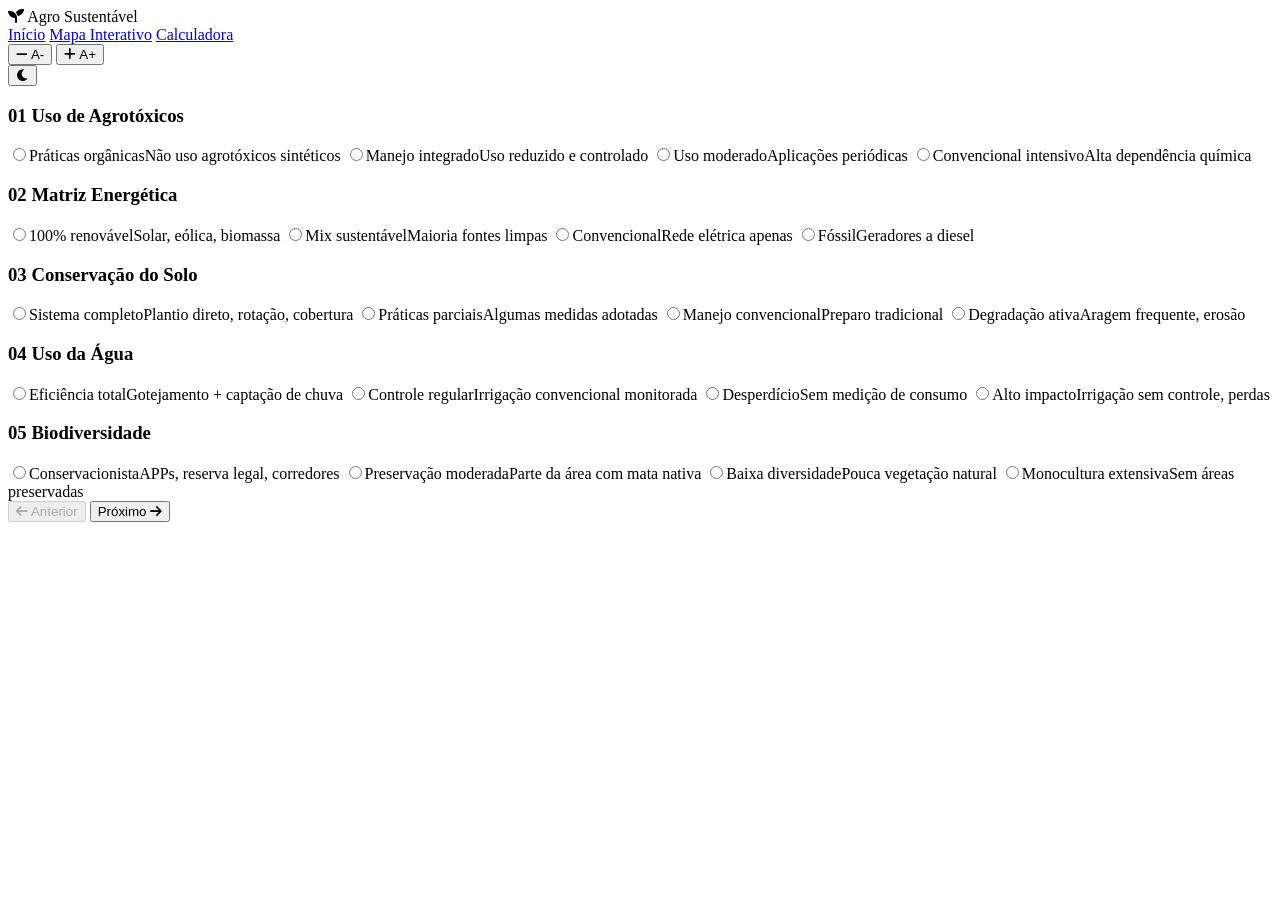
==== calculadora.html @ 738d6c5d "Add files via upload" ====
<!DOCTYPE html>
<html lang="pt-BR">
<head>
    <link rel="icon" type="image/png" sizes="32x32" href="../img/agrinho.png">
    <link rel="shortcut icon" href="../img/agrinho.png">
    <link rel="apple-touch-icon" href="../img/agrinho.png">
    <meta charset="UTF-8">
    <meta name="viewport" content="width=device-width, initial-scale=1.0">
    <title>Calculadora de Sustentabilidade | Agro Sustentável</title>
    <link href="https://fonts.googleapis.com/css2?family=Inter:opsz,wght@14..32,300;400;500;600;700&family=Space+Grotesk:wght@400;500;600&display=swap" rel="stylesheet">
    <link rel="stylesheet" href="https://cdnjs.cloudflare.com/ajax/libs/font-awesome/6.0.0-beta3/css/all.min.css">
    <link rel="stylesheet" href="../css/calculadora.css">
    <link rel="stylesheet" href="../css/style.css">
</head>
<body>
    <header class="header-transparent">
        <div class="container">
            <div class="logo"> <!-- CORRIGIDO: antes havia caractere estranho -->
                <i class="fas fa-seedling"></i>
                <span>Agro Sustentável</span>
 

            </div>
            <nav>
                <a href="index.html">Início</a>
                <a href="mapa.html">Mapa Interativo</a>
                <a href="calculadora.html">Calculadora</a>
                <div class="font-control">
                    <button id="font-minus" class="font-btn" aria-label="Diminuir fonte">
                        <i class="fas fa-minus"></i> A-
                    </button>
                    <button id="font-plus" class="font-btn" aria-label="Aumentar fonte">
                        <i class="fas fa-plus"></i> A+
                    </button>
                </div>
                <button id="dark-mode-toggle" class="dark-toggle" aria-label="Alternar modo escuro">
                    <i class="fas fa-moon"></i>
                </button>
            </nav>
        </div>
    </header>
    <main>
        <section class="quiz-container">
            <div class="container">
                <div class="quiz-card" id="quiz-card">
                    <!-- Barra de progresso -->
                    <div class="progress-bar"><div class="progress-fill" id="progress-fill"></div></div>

                    <form id="quiz-form">
                        <!-- Passo 1: Agrotóxicos -->
                        <div class="quiz-step active" id="step-1">
                            <h3><span class="step-number">01</span> Uso de Agrotóxicos</h3>
                            <div class="options-grid">
                                <label class="option-card"><input type="radio" name="q1" value="10" required><span class="option-title">Práticas orgânicas</span><span class="option-desc">Não uso agrotóxicos sintéticos</span></label>
                                <label class="option-card"><input type="radio" name="q1" value="6"><span class="option-title">Manejo integrado</span><span class="option-desc">Uso reduzido e controlado</span></label>
                                <label class="option-card"><input type="radio" name="q1" value="3"><span class="option-title">Uso moderado</span><span class="option-desc">Aplicações periódicas</span></label>
                                <label class="option-card"><input type="radio" name="q1" value="0"><span class="option-title">Convencional intensivo</span><span class="option-desc">Alta dependência química</span></label>
                            </div>
                        </div>

                        <!-- Passo 2: Matriz Energética -->
                        <div class="quiz-step" id="step-2">
                            <h3><span class="step-number">02</span> Matriz Energética</h3>
                            <div class="options-grid">
                                <label class="option-card"><input type="radio" name="q2" value="10"><span class="option-title">100% renovável</span><span class="option-desc">Solar, eólica, biomassa</span></label>
                                <label class="option-card"><input type="radio" name="q2" value="7"><span class="option-title">Mix sustentável</span><span class="option-desc">Maioria fontes limpas</span></label>
                                <label class="option-card"><input type="radio" name="q2" value="4"><span class="option-title">Convencional</span><span class="option-desc">Rede elétrica apenas</span></label>
                                <label class="option-card"><input type="radio" name="q2" value="1"><span class="option-title">Fóssil</span><span class="option-desc">Geradores a diesel</span></label>
                            </div>
                        </div>

                        <!-- Passo 3: Conservação do Solo -->
                        <div class="quiz-step" id="step-3">
                            <h3><span class="step-number">03</span> Conservação do Solo</h3>
                            <div class="options-grid">
                                <label class="option-card"><input type="radio" name="q3" value="10"><span class="option-title">Sistema completo</span><span class="option-desc">Plantio direto, rotação, cobertura</span></label>
                                <label class="option-card"><input type="radio" name="q3" value="7"><span class="option-title">Práticas parciais</span><span class="option-desc">Algumas medidas adotadas</span></label>
                                <label class="option-card"><input type="radio" name="q3" value="4"><span class="option-title">Manejo convencional</span><span class="option-desc">Preparo tradicional</span></label>
                                <label class="option-card"><input type="radio" name="q3" value="1"><span class="option-title">Degradação ativa</span><span class="option-desc">Aragem frequente, erosão</span></label>
                            </div>
                        </div>

                        <!-- Passo 4: Uso da Água -->
                        <div class="quiz-step" id="step-4">
                            <h3><span class="step-number">04</span> Uso da Água</h3>
                            <div class="options-grid">
                                <label class="option-card"><input type="radio" name="q4" value="10"><span class="option-title">Eficiência total</span><span class="option-desc">Gotejamento + captação de chuva</span></label>
                                <label class="option-card"><input type="radio" name="q4" value="6"><span class="option-title">Controle regular</span><span class="option-desc">Irrigação convencional monitorada</span></label>
                                <label class="option-card"><input type="radio" name="q4" value="3"><span class="option-title">Desperdício</span><span class="option-desc">Sem medição de consumo</span></label>
                                <label class="option-card"><input type="radio" name="q4" value="0"><span class="option-title">Alto impacto</span><span class="option-desc">Irrigação sem controle, perdas</span></label>
                            </div>
                        </div>

                        <!-- Passo 5: Biodiversidade -->
                        <div class="quiz-step" id="step-5">
                            <h3><span class="step-number">05</span> Biodiversidade</h3>
                            <div class="options-grid">
                                <label class="option-card"><input type="radio" name="q5" value="10"><span class="option-title">Conservacionista</span><span class="option-desc">APPs, reserva legal, corredores</span></label>
                                <label class="option-card"><input type="radio" name="q5" value="7"><span class="option-title">Preservação moderada</span><span class="option-desc">Parte da área com mata nativa</span></label>
                                <label class="option-card"><input type="radio" name="q5" value="4"><span class="option-title">Baixa diversidade</span><span class="option-desc">Pouca vegetação natural</span></label>
                                <label class="option-card"><input type="radio" name="q5" value="1"><span class="option-title">Monocultura extensiva</span><span class="option-desc">Sem áreas preservadas</span></label>
                            </div>
                        </div>

                        <!-- Botões de navegação -->
                        <div class="quiz-navigation">
                            <button type="button" id="prev-btn" class="btn-secondary" disabled><i class="fas fa-arrow-left"></i> Anterior</button>
                            <button type="button" id="next-btn" class="btn-primary">Próximo <i class="fas fa-arrow-right"></i></button>
                            <button type="button" id="submit-btn" class="btn-primary" style="display: none;">Ver Resultado <i class="fas fa-chart-line"></i></button>
                        </div>
                    </form>

                    <div id="result" style="display: none;">
                        <div id="score-message"></div>
                        <div id="tips" class="tips-box"></div>
                    </div>
                </div>
            </div>
        </section>
    </main>

    <script src="../js/script.js"></script>
    <script src="../js/calculadora.js"></script>
</body>
</html>
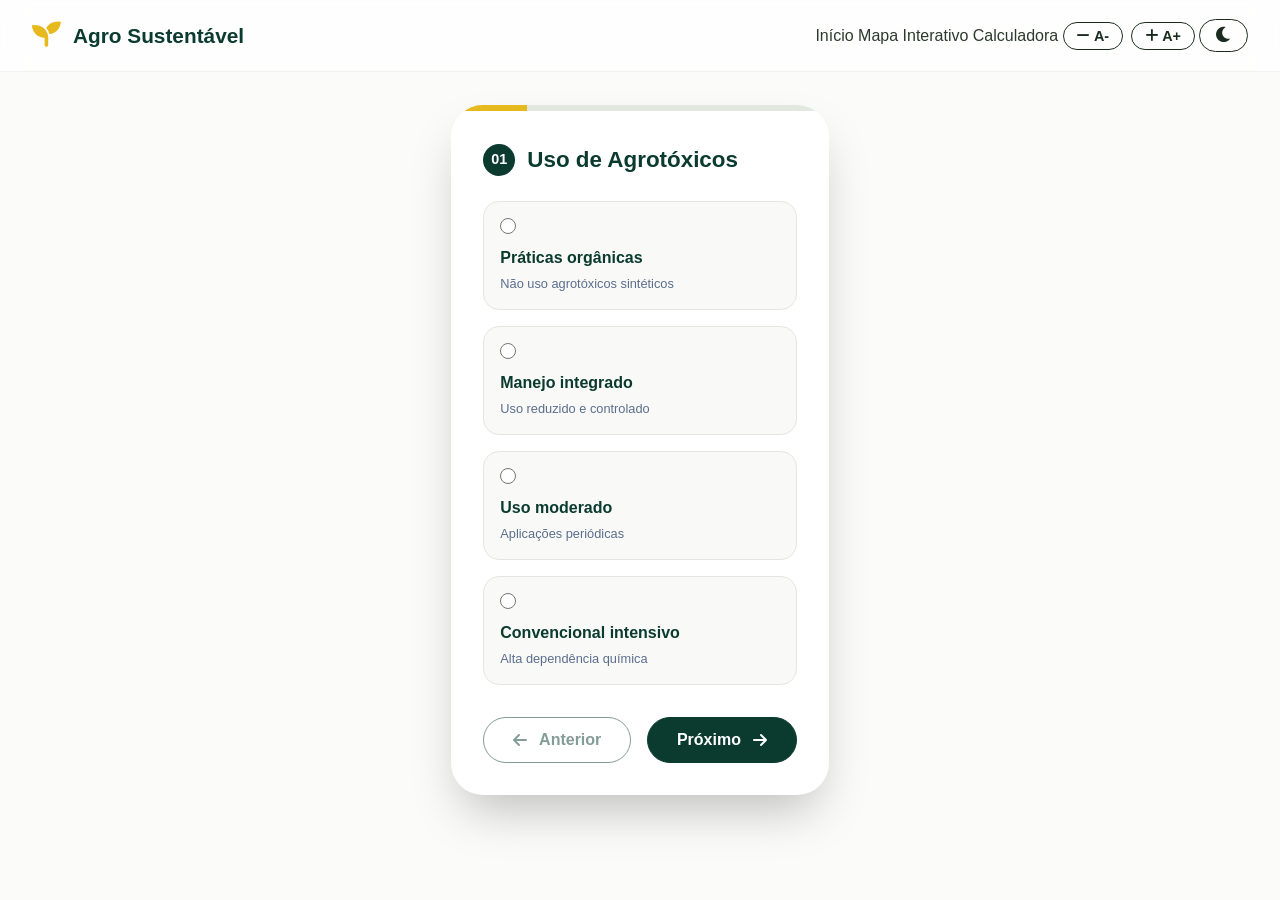
==== commit a2c11ce9: "alteração dos caminhos para os arquivos" ====
--- a/calculadora.html
+++ b/calculadora.html
@@ -1,16 +1,16 @@
 <!DOCTYPE html>
 <html lang="pt-BR">
 <head>
-    <link rel="icon" type="image/png" sizes="32x32" href="../img/agrinho.png">
-    <link rel="shortcut icon" href="../img/agrinho.png">
-    <link rel="apple-touch-icon" href="../img/agrinho.png">
+    <link rel="icon" type="image/png" sizes="32x32" href="/img/agrinho.png">
+    <link rel="shortcut icon" href="/img/agrinho.png">
+    <link rel="apple-touch-icon" href="/img/agrinho.png">
     <meta charset="UTF-8">
     <meta name="viewport" content="width=device-width, initial-scale=1.0">
     <title>Calculadora de Sustentabilidade | Agro Sustentável</title>
     <link href="https://fonts.googleapis.com/css2?family=Inter:opsz,wght@14..32,300;400;500;600;700&family=Space+Grotesk:wght@400;500;600&display=swap" rel="stylesheet">
     <link rel="stylesheet" href="https://cdnjs.cloudflare.com/ajax/libs/font-awesome/6.0.0-beta3/css/all.min.css">
-    <link rel="stylesheet" href="../css/calculadora.css">
-    <link rel="stylesheet" href="../css/style.css">
+    <link rel="stylesheet" href="/css/calculadora.css">
+    <link rel="stylesheet" href="/css/style.css">
 </head>
 <body>
     <header class="header-transparent">
@@ -119,7 +119,7 @@
         </section>
     </main>
 
-    <script src="../js/script.js"></script>
-    <script src="../js/calculadora.js"></script>
+    <script src="/js/script.js"></script>
+    <script src="/js/calculadora.js"></script>
 </body>
-</html>+</html>
--- a/css/calculadora.css
+++ b/css/calculadora.css
@@ -0,0 +1,651 @@
+/**
+ * ================================================
+ * CALCULADORA RURAL - ESTILOS COMPLETOS
+ * ================================================
+ * 
+ * Este arquivo contém todos os estilos específicos para a página da calculadora,
+ * incluindo o quiz interativo e os resultados detalhados.
+ * 
+ * Compatível com modo escuro (dark-mode) e responsivo.
+ */
+
+/* ================================================
+   RESET E CONFIGURAÇÕES BASE
+   ================================================ 
+   (já incluso no style.css, mas mantemos para consistência
+    e para garantir que a calculadora funcione isoladamente) */
+
+    * {
+        margin: 0;
+        padding: 0;
+        box-sizing: border-box;
+    }
+    
+    body {
+        font-family: 'Inter', sans-serif;
+        color: #1A2C1F;
+        min-height: 100vh;
+        display: flex;
+        align-items: center;
+        justify-content: center;
+        padding: 2rem;
+    }
+    
+    .container {
+        max-width: 1000px;
+        margin: 0 auto;
+        width: 100%;
+    }
+    
+    /* ================================================
+       CARD PRINCIPAL DO QUIZ
+       ================================================ 
+       Container branco com sombra e bordas arredondadas */
+    
+    .quiz-card {
+        background: white;
+        border-radius: 2rem;
+        box-shadow: 0 25px 50px -12px rgba(0, 0, 0, 0.25);
+        overflow: hidden;
+        transition: transform 0.3s;
+    }
+    
+    /* ================================================
+       BARRA DE PROGRESSO
+       ================================================ 
+       Indica visualmente o avanço do usuário no quiz */
+    
+    .progress-bar {
+        background: #E2E8E0;
+        height: 6px;
+        width: 100%;
+    }
+    
+    .progress-fill {
+        background: #E6B91E;
+        width: 0%;
+        height: 100%;
+        transition: width 0.3s ease;
+    }
+    
+    /* ================================================
+       FORMULÁRIO E STEPS (ETAPAS DO QUIZ)
+       ================================================ 
+       Cada pergunta é uma etapa separada (step)
+       Apenas a etapa ativa é exibida */
+    
+    #quiz-form {
+        padding: 2rem;
+    }
+    
+    .quiz-step {
+        display: none;
+        animation: fadeIn 0.4s ease;
+    }
+    
+    .quiz-step.active {
+        display: block;
+    }
+    
+    /* Animação de fade-in para transição suave entre etapas */
+    @keyframes fadeIn {
+        from { 
+            opacity: 0; 
+            transform: translateY(10px); 
+        }
+        to { 
+            opacity: 1; 
+            transform: translateY(0); 
+        }
+    }
+    
+    /* Número indicador da etapa (ex: 1/5) */
+    .step-number {
+        background: #0B3B2F;
+        color: white;
+        width: 32px;
+        height: 32px;
+        border-radius: 50%;
+        display: inline-flex;
+        align-items: center;
+        justify-content: center;
+        margin-right: 0.75rem;
+        font-size: 0.9rem;
+    }
+    
+    /* Título da pergunta */
+    .quiz-step h3 {
+        display: flex;
+        align-items: center;
+        font-size: 1.4rem;
+        margin-bottom: 1.5rem;
+        color: #0B3B2F;
+        font-weight: 600;
+    }
+    
+    /* ================================================
+       GRADE DE OPÇÕES (CARDS DE RESPOSTA)
+       ================================================ 
+       Cada opção é um card clicável com título e descrição */
+    
+    .options-grid {
+        display: grid;
+        grid-template-columns: repeat(auto-fit, minmax(220px, 1fr));
+        gap: 1rem;
+        margin-bottom: 2rem;
+    }
+    
+    /* Card individual de opção */
+    .option-card {
+        background: #F9F9F7;
+        border: 1px solid #E2E8E0;
+        border-radius: 1rem;
+        padding: 1rem;
+        cursor: pointer;
+        transition: all 0.2s;
+        display: flex;
+        flex-direction: column;
+        gap: 0.25rem;
+    }
+    
+    /* Hover do card */
+    .option-card:hover {
+        background: #F0FDF4;
+        border-color: #E6B91E;
+        transform: translateY(-2px);
+    }
+    
+    /* Card selecionado */
+    .option-card.selected {
+        border-color: #E6B91E;
+        background: #FFF9E6;
+    }
+    
+    /* Input radio dentro do card */
+    .option-card input[type="radio"] {
+        accent-color: #0B3B2F;
+        width: 1rem;
+        height: 1rem;
+        margin-bottom: 0.5rem;
+    }
+    
+    /* Título da opção */
+    .option-title {
+        font-weight: 600;
+        color: #0B3B2F;
+    }
+    
+    /* Descrição da opção */
+    .option-desc {
+        font-size: 0.8rem;
+        color: #5B6E8C;
+    }
+    
+    /* ================================================
+       NAVEGAÇÃO DO QUIZ (BOTÕES ANTERIOR/PRÓXIMO/ENVIAR)
+       ================================================ */
+    
+    .quiz-navigation {
+        display: flex;
+        justify-content: space-between;
+        gap: 1rem;
+        margin-top: 1rem;
+    }
+    
+    /* Botões primário e secundário (reutilizáveis) */
+    .btn-primary, .btn-secondary {
+        border: none;
+        padding: 0.75rem 1.5rem;
+        border-radius: 60px;
+        font-weight: 600;
+        cursor: pointer;
+        transition: all 0.2s;
+        font-size: 0.9rem;
+        display: inline-flex;
+        align-items: center;
+        gap: 0.5rem;
+    }
+    
+    .btn-primary {
+        background: #0B3B2F;
+        color: white;
+    }
+    
+    .btn-primary:hover {
+        background: #1A5A46;
+        transform: translateY(-2px);
+        box-shadow: 0 4px 12px rgba(11, 59, 47, 0.2);
+    }
+    
+    .btn-secondary {
+        background: #E2E8E0;
+        color: #1A2C1F;
+    }
+    
+    .btn-secondary:hover:not(:disabled) {
+        background: #CBD5C1;
+    }
+    
+    .btn-secondary:disabled {
+        opacity: 0.5;
+        cursor: not-allowed;
+    }
+    
+    /* ================================================
+       CARD DE RESULTADO (VERSÃO SIMPLES - LEGADO)
+       ================================================ 
+       Estilos originais do resultado básico (mantido para compatibilidade) */
+    
+    .result-card {
+        padding: 2rem;
+        background: linear-gradient(145deg, #F0F7EE, #E4EFE0);
+        text-align: center;
+    }
+    
+    .result-header {
+        display: flex;
+        align-items: center;
+        justify-content: center;
+        gap: 0.5rem;
+        margin-bottom: 1rem;
+    }
+    
+    .result-header i {
+        font-size: 1.8rem;
+        color: #E6B91E;
+    }
+    
+    .score-circle {
+        width: 150px;
+        height: 150px;
+        background: white;
+        border-radius: 50%;
+        display: flex;
+        align-items: center;
+        justify-content: center;
+        margin: 1.5rem auto;
+        box-shadow: 0 8px 20px rgba(0, 0, 0, 0.05);
+    }
+    
+    #score-display {
+        font-size: 2.8rem;
+        font-weight: 800;
+        color: #0B3B2F;
+    }
+    
+    #score-message {
+        font-size: 1.1rem;
+        margin-bottom: 1rem;
+    }
+    
+    .tips-box {
+        background: white;
+        padding: 1rem;
+        border-radius: 1rem;
+        margin: 1rem 0;
+        font-size: 0.9rem;
+    }
+    
+    /* ================================================
+       RESULTADO DETALHADO (VERSÃO COMPLETA)
+       ================================================ 
+       Relatório completo com:
+       - Nota circular
+       - Pontos fortes, fracos e recomendações
+       - Tabela de desempenho por categoria
+       - Rodapé com data e fontes */
+    
+    .resultado-completo {
+        text-align: left;
+    }
+    
+    /* Cabeçalho do resultado */
+    .resultado-cabecalho {
+        display: flex;
+        align-items: center;
+        gap: 0.75rem;
+        margin-bottom: 1.5rem;
+        padding-bottom: 0.75rem;
+        border-bottom: 2px solid #E6B91E;
+    }
+    
+    .resultado-cabecalho i {
+        font-size: 1.8rem;
+        color: #E6B91E;
+    }
+    
+    .resultado-cabecalho h3 {
+        font-size: 1.4rem;
+        color: #0B3B2F;
+        margin: 0;
+    }
+    
+    /* Nota circular (estilo gauge) */
+    .resultado-nota-circular {
+        display: flex;
+        flex-direction: column;
+        align-items: center;
+        justify-content: center;
+        width: 180px;
+        height: 180px;
+        margin: 0 auto 1.5rem;
+        border-radius: 50%;
+        background: white;
+        box-shadow: 0 8px 25px rgba(0, 0, 0, 0.1);
+    }
+    
+    .nota-valor {
+        font-size: 3rem;
+        font-weight: 800;
+        color: #0B3B2F;
+    }
+    
+    .nota-valor span {
+        font-size: 1.2rem;
+        font-weight: 500;
+    }
+    
+    .nota-rotulo {
+        font-size: 0.8rem;
+        color: #5B6E8C;
+        text-align: center;
+    }
+    
+    /* Cores da nota conforme classificação */
+    .resultado-nota-circular.nota-excelente .nota-valor { color: #2E7D32; }
+    .resultado-nota-circular.nota-bom .nota-valor { color: #E6B91E; }
+    .resultado-nota-circular.nota-atencao .nota-valor { color: #FF9800; }
+    .resultado-nota-circular.nota-urgente .nota-valor { color: #D32F2F; }
+    
+    /* Mensagem de classificação geral */
+    .resultado-mensagem {
+        display: flex;
+        align-items: center;
+        gap: 0.75rem;
+        padding: 1rem;
+        border-radius: 1rem;
+        margin-bottom: 1.5rem;
+        background: #F0FDF4;
+    }
+    
+    .resultado-mensagem i {
+        font-size: 1.2rem;
+    }
+    
+    .resultado-mensagem p {
+        margin: 0;
+        font-weight: 500;
+    }
+    
+    /* Cores da mensagem conforme classificação */
+    .resultado-mensagem.nota-excelente { background: #E8F5E9; border-left: 4px solid #2E7D32; }
+    .resultado-mensagem.nota-bom { background: #FFF9E6; border-left: 4px solid #E6B91E; }
+    .resultado-mensagem.nota-atencao { background: #FFF3E0; border-left: 4px solid #FF9800; }
+    .resultado-mensagem.nota-urgente { background: #FFEBEE; border-left: 4px solid #D32F2F; }
+    
+    /* Grid de análise (pontos fortes, fracos, observações) */
+    .resultado-analise-grid {
+        display: grid;
+        grid-template-columns: repeat(auto-fit, minmax(280px, 1fr));
+        gap: 1rem;
+        margin-bottom: 1.5rem;
+    }
+    
+    .analise-card {
+        background: #F9F9F7;
+        border-radius: 1rem;
+        padding: 1rem;
+        border: 1px solid #E2E8E0;
+    }
+    
+    .analise-titulo {
+        display: flex;
+        align-items: center;
+        gap: 0.5rem;
+        margin-bottom: 0.75rem;
+        padding-bottom: 0.5rem;
+        border-bottom: 1px solid #E2E8E0;
+    }
+    
+    .analise-titulo i {
+        font-size: 1.2rem;
+    }
+    
+    .analise-titulo h4 {
+        margin: 0;
+        font-size: 1rem;
+    }
+    
+    /* Cores dos ícones por tipo de análise */
+    .pontos-fortes .analise-titulo i { color: #2E7D32; }
+    .pontos-fracos .analise-titulo i { color: #D32F2F; }
+    .observacoes .analise-titulo i { color: #E6B91E; }
+    
+    .analise-card ul {
+        margin: 0;
+        padding-left: 1.2rem;
+    }
+    
+    .analise-card li {
+        margin-bottom: 0.5rem;
+        font-size: 0.85rem;
+        line-height: 1.4;
+    }
+    
+    .analise-card li i {
+        margin-right: 0.5rem;
+        font-size: 0.75rem;
+        color: #E6B91E;
+    }
+    
+    /* Tabela de desempenho por categoria */
+    .tabela-desempenho {
+        background: #F9F9F7;
+        border-radius: 1rem;
+        padding: 1rem;
+        margin-bottom: 1.5rem;
+        border: 1px solid #E2E8E0;
+        overflow-x: auto;
+    }
+    
+    .tabela-titulo {
+        display: flex;
+        align-items: center;
+        gap: 0.5rem;
+        margin-bottom: 1rem;
+    }
+    
+    .tabela-titulo i {
+        color: #E6B91E;
+    }
+    
+    .tabela-titulo h4 {
+        margin: 0;
+    }
+    
+    .tabela-desempenho table {
+        width: 100%;
+        border-collapse: collapse;
+        font-size: 0.85rem;
+    }
+    
+    .tabela-desempenho th,
+    .tabela-desempenho td {
+        padding: 0.75rem;
+        text-align: left;
+        border-bottom: 1px solid #E2E8E0;
+    }
+    
+    .tabela-desempenho th {
+        background: #F0F4EF;
+        font-weight: 600;
+    }
+    
+    /* Ícones dentro da tabela */
+    .tabela-desempenho td i {
+        margin-right: 0.5rem;
+        color: #E6B91E;
+    }
+    
+    /* Classes para o nível de cada categoria */
+    .nivel-excelente { color: #2E7D32; font-weight: 600; }
+    .nivel-bom { color: #E6B91E; font-weight: 600; }
+    .nivel-regular { color: #FF9800; font-weight: 600; }
+    .nivel-crítico { color: #D32F2F; font-weight: 600; }
+    
+    /* Rodapé do resultado */
+    .resultado-rodape {
+        display: flex;
+        justify-content: center;
+        gap: 1rem;
+        padding-top: 1rem;
+        font-size: 0.7rem;
+        color: #8B9BA8;
+        border-top: 1px solid #E2E8E0;
+    }
+    
+    .resultado-rodape i {
+        margin-right: 0.25rem;
+    }
+    
+    /* ================================================
+       MODO ESCURO (DARK MODE) - ESPECÍFICO DA CALCULADORA
+       ================================================ 
+       Sobrescreve as cores padrão para o tema escuro */
+    
+    .dark-mode .quiz-card {
+        background: #1A2A1A;
+        box-shadow: 0 25px 50px -12px rgba(0, 0, 0, 0.5);
+    }
+    
+    .dark-mode .progress-bar {
+        background: #2C3E2C;
+    }
+    
+    .dark-mode .option-card {
+        background: #253625;
+        border-color: #3A4F3A;
+    }
+    
+    .dark-mode .option-card.selected {
+        background: #2E4A2E;
+        border-color: #E6B91E;
+    }
+    
+    .dark-mode .option-title {
+        color: #F0F7EA;
+    }
+    
+    .dark-mode .option-desc {
+        color: #A8C3A8;
+    }
+    
+    .dark-mode .btn-primary {
+        background: #E6B91E;
+        color: #0B3B2F;
+    }
+    
+    .dark-mode .btn-primary:hover {
+        background: #F5C542;
+    }
+    
+    .dark-mode .btn-secondary {
+        background: #2C3E2C;
+        color: #E5E7E6;
+    }
+    
+    .dark-mode .result-card {
+        background: linear-gradient(145deg, #1E2A1E, #142014);
+    }
+    
+    .dark-mode .score-circle {
+        background: #0F1A0F;
+    }
+    
+    .dark-mode .tips-box {
+        background: #1F2E1F;
+    }
+    
+    .dark-mode .quiz-step h3 {
+        color: #F0F7EA;
+    }
+    
+    .dark-mode .step-number {
+        background: #E6B91E;
+        color: #0B3B2F;
+    }
+    
+    .dark-mode body {
+        background: #0F1A12;
+    }
+    
+    /* Dark mode para o resultado detalhado */
+    .dark-mode .resultado-cabecalho h3 {
+        color: #F0F7EA;
+    }
+    
+    .dark-mode .analise-card {
+        background: #1C2A1C;
+        border-color: #2C3E2C;
+    }
+    
+    .dark-mode .tabela-desempenho {
+        background: #1C2A1C;
+        border-color: #2C3E2C;
+    }
+    
+    .dark-mode .tabela-desempenho th {
+        background: #2A3E2A;
+    }
+    
+    .dark-mode .tabela-desempenho th,
+    .dark-mode .tabela-desempenho td {
+        border-bottom-color: #2C3E2C;
+    }
+    
+    .dark-mode .resultado-rodape {
+        border-top-color: #2C3E2C;
+    }
+    
+    /* ================================================
+       RESPONSIVIDADE
+       ================================================ 
+       Adaptações para tablets e dispositivos móveis */
+    
+    /* Tablets e celulares grandes */
+    @media (max-width: 700px) {
+        body { 
+            padding: 1rem; 
+        }
+        
+        #quiz-form { 
+            padding: 1.5rem; 
+        }
+        
+        .options-grid { 
+            grid-template-columns: 1fr; 
+        }
+        
+        .quiz-navigation { 
+            flex-direction: column; 
+        }
+        
+        .btn-primary, .btn-secondary { 
+            justify-content: center; 
+        }
+        
+        /* Ajuste para o grid de análise */
+        .resultado-analise-grid {
+            grid-template-columns: 1fr;
+        }
+        
+        /* Ajuste para a tabela */
+        .tabela-desempenho {
+            font-size: 0.75rem;
+        }
+        
+        .tabela-desempenho th,
+        .tabela-desempenho td {
+            padding: 0.5rem;
+        }
+    }
--- a/css/style.css
+++ b/css/style.css
@@ -0,0 +1,941 @@
+/**
+ * ================================================
+ * ESTILOS GLOBAIS DO SITE - ARQUIVO PRINCIPAL (style.css)
+ * ================================================
+ * 
+ * Este arquivo contém os estilos base compartilhados por todas as páginas do site.
+ * Inclui:
+ * - Reset e configurações globais
+ * - Efeitos visuais (cursor glow)
+ * - Cabeçalho fixo com navegação
+ * - Botões principais
+ * - Seção Hero (página inicial)
+ * - Seção de funcionalidades (Features)
+ * - Chamada para ação (CTA)
+ * - Depoimento autoral
+ * - Rodapé (Footer)
+ * - Modo escuro (Dark Mode) completo
+ * - Responsividade para todos os dispositivos
+ * - Classes de compatibilidade para quiz e mapa
+ */
+
+/* ================================================
+   RESET E CONFIGURAÇÕES GLOBAIS
+   ================================================ */
+
+/* Reset básico - remove margens e paddings padrão */
+* {
+    margin: 0;
+    padding: 0;
+    box-sizing: border-box;
+}
+
+/* Configurações do corpo da página */
+body {
+    font-family: 'Inter', sans-serif;
+    background-color: #FBFBF9;
+    color: #1A2C1F;
+    line-height: 1.5;
+    overflow-x: hidden;
+    font-size: 100%;
+    transition: font-size 0.2s ease;
+}
+
+/* Elemento raiz - base para controle de fonte */
+html {
+    font-size: 100%;
+}
+
+/* Container centralizado - limita largura máxima */
+.container {
+    max-width: 1280px;
+    margin: 0 auto;
+    padding: 0 2rem;
+    transition: all 0.2s ease;
+}
+
+/* ================================================
+   EFEITO DE BRILHO DO CURSOR (VISUAL)
+   ================================================ 
+   Cria um efeito de "glow" que acompanha o mouse
+   Melhora a experiência estética do site */
+
+.cursor-glow {
+    position: fixed;
+    width: 40px;
+    height: 40px;
+    border-radius: 50%;
+    background: radial-gradient(circle, rgba(230, 185, 30, 0.3) 0%, rgba(230, 185, 30, 0) 70%);
+    pointer-events: none;  /* Permite clicar através do elemento */
+    z-index: 9999;
+    transform: translate(-50%, -50%);
+    transition: transform 0.05s;
+}
+
+/* ================================================
+   CABEÇALHO (HEADER) TRANSPARENTE COM BLUR
+   ================================================ 
+   Header fixo no topo com efeito de vidro (glassmorphism) */
+
+header {
+    position: fixed;
+    top: 0;
+    width: 100%;
+    z-index: 100;
+    padding: 1.2rem 0;
+    transition: all 0.3s;
+    background: rgba(255, 255, 255, 0.8);
+    backdrop-filter: blur(12px);
+    border-bottom: 1px solid rgba(0, 0, 0, 0.05);
+}
+
+/* Container do header - layout flexível */
+.header-transparent .container {
+    display: flex;
+    justify-content: space-between;
+    align-items: center;
+}
+
+/* ================================================
+   LOGO
+   ================================================ */
+
+.logo {
+    display: flex;
+    align-items: center;
+    gap: 0.75rem;
+    font-weight: 700;
+    font-size: 1.3rem;
+    color: #0B3B2F;
+}
+
+.logo a {
+    display: flex;
+    align-items: center;
+    gap: 0.75rem;
+    text-decoration: none;
+    color: inherit;
+}
+
+.logo i {
+    font-size: 1.8rem;
+    color: #E6B91E;
+}
+
+/* ================================================
+   NAVEGAÇÃO PRINCIPAL
+   ================================================ */
+
+nav ul {
+    display: flex;
+    list-style: none;
+    gap: 2rem;
+}
+
+nav a {
+    text-decoration: none;
+    color: #2C3A2B;
+    font-weight: 500;
+    transition: color 0.2s;
+}
+
+nav a:hover, 
+nav a.active {
+    color: #E6B91E;
+}
+
+/* ================================================
+   FERRAMENTAS DE ACESSIBILIDADE
+   ================================================ 
+   Controles de tamanho de fonte e modo escuro */
+
+.accessibility-tools {
+    display: flex;
+    align-items: center;
+    gap: 1rem;
+}
+
+/* Controle de fonte (A+ e A-) */
+.font-control {
+    display: inline-flex;
+    align-items: center;
+    gap: 0.5rem;
+}
+
+.font-btn {
+    background: transparent;
+    border: 1px solid currentColor;
+    border-radius: 40px;
+    padding: 0.3rem 0.8rem;
+    cursor: pointer;
+    font-size: 0.9rem;
+    font-weight: 600;
+    transition: all 0.2s;
+    color: inherit;
+}
+
+.font-btn:hover {
+    background: rgba(230, 185, 30, 0.2);
+    border-color: #E6B91E;
+}
+
+.font-btn i {
+    font-size: 0.9rem;
+}
+
+/* Botão de modo escuro (dark mode) */
+.dark-toggle {
+    background: transparent;
+    border: 1px solid currentColor;
+    border-radius: 40px;
+    padding: 0.3rem 0.9rem;
+    cursor: pointer;
+    font-size: 1.1rem;
+    color: inherit;
+    transition: all 0.2s;
+}
+
+.dark-toggle:hover {
+    background: rgba(230, 185, 30, 0.2);
+    border-color: #E6B91E;
+}
+
+.dark-toggle i {
+    transition: transform 0.3s ease;
+}
+
+.dark-toggle:hover i {
+    transform: rotate(15deg);
+}
+
+/* ================================================
+   BOTÕES PRINCIPAIS
+   ================================================ 
+   Botões primário e secundário com animação de pulso */
+
+.btn-primary, 
+.btn-secondary {
+    display: inline-flex;
+    align-items: center;
+    gap: 0.75rem;
+    padding: 0.8rem 1.8rem;
+    border-radius: 60px;
+    font-weight: 600;
+    text-decoration: none;
+    transition: all 0.25s;
+    font-size: 1rem;
+    animation: pulse 2s infinite;
+}
+
+.btn-primary:hover, 
+.btn-secondary:hover {
+    animation: none;
+    transform: translateY(-2px);
+}
+
+/* Botão primário (fundo escuro) */
+.btn-primary {
+    background: #0B3B2F;
+    color: white;
+    border: 1px solid #0B3B2F;
+}
+
+.btn-primary:hover {
+    background: #1A5A46;
+    box-shadow: 0 8px 20px rgba(11, 59, 47, 0.2);
+}
+
+/* Botão secundário (contorno) */
+.btn-secondary {
+    background: transparent;
+    color: #0B3B2F;
+    border: 1px solid #0B3B2F;
+}
+
+.btn-secondary:hover {
+    background: #F0F4EF;
+}
+
+/* Animação de pulso para chamar atenção */
+@keyframes pulse {
+    0% {
+        transform: scale(1);
+        box-shadow: 0 0 0 0 rgba(230, 185, 30, 0.4);
+    }
+    70% {
+        transform: scale(1.02);
+        box-shadow: 0 0 0 10px rgba(230, 185, 30, 0);
+    }
+    100% {
+        transform: scale(1);
+        box-shadow: 0 0 0 0 rgba(230, 185, 30, 0);
+    }
+}
+
+/* ================================================
+   SEÇÃO HERO (DESTAQUE PRINCIPAL)
+   ================================================ 
+   Primeira seção da página inicial com chamada principal */
+
+.hero {
+    position: relative;
+    padding: 8rem 0 6rem;
+    background: linear-gradient(135deg, #F2F7F0 0%, #E5EFE1 100%);
+    overflow: hidden;
+}
+
+/* Grid do hero - duas colunas (texto + cards flutuantes) */
+.hero-grid {
+    display: grid;
+    grid-template-columns: 1fr 1fr;
+    gap: 3rem;
+    align-items: center;
+}
+
+/* Badge de destaque */
+.badge {
+    display: inline-block;
+    background: rgba(230, 185, 30, 0.125);
+    color: #B87D00;
+    padding: 0.25rem 1rem;
+    border-radius: 60px;
+    font-size: 0.8rem;
+    font-weight: 600;
+    margin-bottom: 1.5rem;
+}
+
+/* Título principal */
+.hero h1 {
+    font-family: 'Space Grotesk', sans-serif;
+    font-size: 3.5rem;
+    line-height: 1.2;
+    margin-bottom: 1.5rem;
+    color: #0B3B2F;
+}
+
+/* Descrição */
+.hero p {
+    font-size: 1.1rem;
+    color: #2C4B3E;
+    margin-bottom: 2rem;
+    max-width: 90%;
+}
+
+/* Grupo de botões */
+.hero-buttons {
+    display: flex;
+    gap: 1rem;
+    margin-bottom: 2rem;
+}
+
+/* Estatísticas (números animados) */
+.hero-stats {
+    display: flex;
+    gap: 2rem;
+}
+
+.hero-stats div span {
+    display: block;
+    font-size: 1.8rem;
+    font-weight: 800;
+    color: #E6B91E;
+}
+
+/* ================================================
+   CARDS FLUTUANTES ANIMADOS
+   ================================================ 
+   Cards que flutuam na área visual do hero */
+
+.hero-visual {
+    position: relative;
+    height: 350px;
+}
+
+.floating-card {
+    position: absolute;
+    background: rgba(255, 255, 255, 0.9);
+    backdrop-filter: blur(8px);
+    padding: 1rem 1.5rem;
+    border-radius: 60px;
+    display: flex;
+    align-items: center;
+    gap: 0.75rem;
+    box-shadow: 0 12px 25px rgba(0, 0, 0, 0.05);
+    font-weight: 500;
+    animation: float 4s infinite ease-in-out;
+    cursor: pointer;
+    transition: transform 0.3s, box-shadow 0.3s;
+    text-decoration: none;
+    color: inherit;
+}
+
+.floating-card:hover {
+    transform: translateY(-5px) scale(1.02);
+    box-shadow: 0 20px 30px -10px rgba(0, 0, 0, 0.2);
+}
+
+.floating-card i {
+    font-size: 1.5rem;
+    color: #0B3B2F;
+}
+
+/* Posicionamento individual dos cards com delays diferentes */
+.card-1 {
+    top: 20%;
+    left: 0;
+    animation-delay: 0s;
+}
+
+.card-2 {
+    top: 60%;
+    right: 10%;
+    animation-delay: 1s;
+}
+
+.card-3 {
+    bottom: 10%;
+    left: 20%;
+    animation-delay: 2s;
+}
+
+/* Animação de flutuação */
+@keyframes float {
+    0% {
+        transform: translateY(0px);
+    }
+    50% {
+        transform: translateY(-12px);
+    }
+    100% {
+        transform: translateY(0px);
+    }
+}
+
+/* Onda decorativa na parte inferior do hero */
+.hero-wave {
+    position: absolute;
+    bottom: 0;
+    left: 0;
+    width: 100%;
+    height: 60px;
+    background: url('[data-uri]') repeat-x;
+    background-size: 1200px 60px;
+}
+
+/* ================================================
+   SEÇÃO DE FUNCIONALIDADES (FEATURES)
+   ================================================ 
+   Cards que explicam os recursos da plataforma */
+
+.features {
+    padding: 5rem 0;
+}
+
+.section-header {
+    text-align: center;
+    margin-bottom: 3rem;
+}
+
+.section-header h2 {
+    font-family: 'Space Grotesk', sans-serif;
+    font-size: 2.2rem;
+    color: #0B3B2F;
+}
+
+/* Grid responsivo de features */
+.features-grid {
+    display: grid;
+    grid-template-columns: repeat(auto-fit, minmax(280px, 1fr));
+    gap: 2rem;
+}
+
+/* Card individual de feature */
+.feature-card {
+    background: white;
+    padding: 2rem;
+    border-radius: 2rem;
+    text-align: center;
+    transition: all 0.3s;
+    box-shadow: 0 4px 12px rgba(0, 0, 0, 0.02);
+    border: 1px solid #E2E8E0;
+}
+
+.feature-card:hover {
+    transform: translateY(-8px);
+    box-shadow: 0 20px 30px -12px rgba(0, 0, 0, 0.1);
+    border-color: #E6B91E;
+}
+
+.feature-icon i {
+    font-size: 2.5rem;
+    color: #E6B91E;
+    margin-bottom: 1rem;
+}
+
+/* Animações de entrada com delays */
+.feature-card:nth-child(1) {
+    transition-delay: 0.1s;
+}
+
+.feature-card:nth-child(2) {
+    transition-delay: 0.2s;
+}
+
+.feature-card:nth-child(3) {
+    transition-delay: 0.3s;
+}
+
+/* ================================================
+   SEÇÃO DE CHAMADA PARA AÇÃO (CTA)
+   ================================================ 
+   Seção que incentiva o usuário a explorar o mapa */
+
+.cta-section {
+    padding: 3rem 0 5rem;
+}
+
+.cta-card {
+    background: linear-gradient(145deg, #0B3B2F, #1A5A46);
+    padding: 3rem;
+    border-radius: 2rem;
+    text-align: center;
+    color: white;
+}
+
+.cta-card h2 {
+    font-size: 2rem;
+    margin-bottom: 1rem;
+}
+
+.cta-card .btn-primary {
+    background: #E6B91E;
+    color: #0B3B2F;
+    border: none;
+    margin-top: 1rem;
+}
+
+/* ================================================
+   DEPOIMENTO AUTORAL (COM SEMÂNTICA MELHORADA)
+   ================================================ 
+   Seção de depoimento de produtor rural */
+
+.depoimento-autoral {
+    padding: 3rem 0;
+    background: linear-gradient(135deg, #F9F9F7 0%, #F0F4EF 100%);
+}
+
+/* Card do depoimento */
+.depoimento-card {
+    display: flex;
+    gap: 2rem;
+    background: white;
+    border-radius: 2rem;
+    padding: 2rem;
+    box-shadow: 0 12px 30px rgba(0, 0, 0, 0.08);
+    border: 1px solid rgba(230, 185, 30, 0.3);
+    transition: transform 0.3s;
+    align-items: center;
+}
+
+.depoimento-card:hover {
+    transform: translateY(-5px);
+}
+
+/* Imagem do depoente */
+.depoimento-icone {
+    flex-shrink: 0;
+    width: 100px;
+    height: 100px;
+    border-radius: 50%;
+    object-fit: cover;
+    border: 3px solid #E6B91E;
+    background: #FFF9E6;
+    padding: 4px;
+    box-shadow: 0 4px 12px rgba(0, 0, 0, 0.1);
+}
+
+.depoimento-conteudo {
+    flex: 1;
+}
+
+/* Texto do depoimento */
+.depoimento-texto {
+    font-size: 1.2rem;
+    line-height: 1.5;
+    font-style: italic;
+    color: #1A2C1F;
+    margin-bottom: 1rem;
+}
+
+.depoimento-texto p {
+    margin: 0;
+}
+
+/* Nome do autor */
+.depoimento-autor {
+    font-weight: 600;
+    color: #0B3B2F;
+    margin-bottom: 0.5rem;
+}
+
+/* Crédito do depoimento (personagem fictício) */
+.depoimento-credito {
+    font-size: 0.75rem;
+    color: #8B9BA8;
+    border-top: 1px dashed #E2E8E0;
+    padding-top: 0.5rem;
+    display: inline-block;
+}
+
+/* ================================================
+   RODAPÉ (FOOTER)
+   ================================================ */
+
+footer {
+    background: #0B3B2F;
+    color: #BDD4BF;
+    padding: 2rem 0;
+    text-align: center;
+}
+
+.footer-links {
+    margin-top: 1rem;
+    display: flex;
+    justify-content: center;
+    gap: 2rem;
+    list-style: none;
+}
+
+.footer-links a {
+    color: #E6B91E;
+    text-decoration: none;
+    transition: color 0.2s;
+}
+
+.footer-links a:hover {
+    color: #F5C542;
+    text-decoration: underline;
+}
+
+/* ================================================
+   MODO ESCURO (DARK MODE) - GLOBAL
+   ================================================ 
+   Sobrescrita de cores para o tema escuro */
+
+/* Classe principal do modo escuro */
+.dark-mode {
+    background-color: #0F1A12;
+    color: #E5E7E6;
+}
+
+/* Header no modo escuro */
+.dark-mode header,
+.dark-mode .header-transparent {
+    background: rgba(15, 26, 18, 0.95) !important;
+    border-bottom: 1px solid #2A3A2A !important;
+    backdrop-filter: blur(12px);
+}
+
+.dark-mode .logo {
+    color: #F0F7EA;
+}
+
+.dark-mode .logo i {
+    color: #E6B91E;
+}
+
+.dark-mode nav a {
+    color: #C8DCC8;
+}
+
+.dark-mode nav a:hover,
+.dark-mode nav a.active {
+    color: #E6B91E;
+}
+
+/* Hero no modo escuro */
+.dark-mode .hero {
+    background: linear-gradient(135deg, #0F1F12 0%, #142A18 100%);
+}
+
+.dark-mode .badge {
+    background: rgba(230, 185, 30, 0.188);
+    color: #F5C542;
+}
+
+.dark-mode .hero h1,
+.dark-mode .section-header h2,
+.dark-mode .feature-card h3 {
+    color: #F0F7EA;
+}
+
+.dark-mode .hero p {
+    color: #C8DCC8;
+}
+
+/* Features no modo escuro */
+.dark-mode .feature-card {
+    background: #1C2A1C;
+    border-color: #2C3E2C;
+    box-shadow: none;
+}
+
+.dark-mode .feature-card:hover {
+    border-color: #E6B91E;
+}
+
+/* Cards flutuantes no modo escuro */
+.dark-mode .floating-card {
+    background: rgba(30, 40, 30, 0.9);
+    backdrop-filter: blur(8px);
+    color: #F0F7EA;
+    border: 1px solid rgba(230, 185, 30, 0.25);
+}
+
+.dark-mode .floating-card i {
+    color: #E6B91E;
+}
+
+/* CTA no modo escuro */
+.dark-mode .cta-card {
+    background: linear-gradient(145deg, #1E3A2A, #0F2A1A);
+}
+
+/* Depoimento no modo escuro */
+.dark-mode .depoimento-autoral {
+    background: linear-gradient(135deg, #142A18 0%, #0F1F12 100%);
+}
+
+.dark-mode .depoimento-card {
+    background: #1C2A1C;
+}
+
+.dark-mode .depoimento-texto {
+    color: #E5E7E6;
+}
+
+.dark-mode .depoimento-autor {
+    color: #E6B91E;
+}
+
+.dark-mode .depoimento-credito {
+    color: #A8C3A8;
+    border-top-color: #2C3E2C;
+}
+
+.dark-mode .depoimento-icone img {
+    background: #2A3E2A;
+    border-color: #E6B91E;
+}
+
+/* Footer no modo escuro */
+.dark-mode footer {
+    background: #0A1A0A;
+    color: #9ABF9A;
+}
+
+/* Botões no modo escuro */
+.dark-mode .btn-secondary {
+    border-color: #C8DCC8;
+    color: #C8DCC8;
+}
+
+.dark-mode .btn-secondary:hover {
+    background: #2A3E2A;
+}
+
+/* Botão dark mode no modo escuro */
+.dark-mode .dark-toggle {
+    border-color: #C8DCC8;
+    color: #C8DCC8;
+}
+
+.dark-mode .dark-toggle:hover {
+    background: rgba(230, 185, 30, 0.2);
+    border-color: #E6B91E;
+}
+
+/* Ferramentas de acessibilidade no modo escuro */
+.dark-mode .font-btn {
+    border-color: #C8DCC8;
+    color: #C8DCC8;
+}
+
+.dark-mode .font-btn:hover {
+    background: rgba(230, 185, 30, 0.2);
+    border-color: #E6B91E;
+}
+
+/* ================================================
+   RESPONSIVIDADE
+   ================================================ 
+   Adaptações para diferentes tamanhos de tela */
+
+/* Tablets grandes (max-width: 900px) */
+@media (max-width: 900px) {
+    .hero-grid {
+        grid-template-columns: 1fr;
+        text-align: center;
+    }
+    
+    .hero p {
+        max-width: 100%;
+    }
+    
+    .hero-stats {
+        justify-content: center;
+    }
+    
+    .hero-visual {
+        display: none;
+    }
+    
+    .hero h1 {
+        font-size: 2.5rem;
+    }
+    
+    /* Ajuste do header em telas menores */
+    .header-transparent .container {
+        flex-wrap: wrap;
+        gap: 1rem;
+    }
+    
+    nav ul {
+        gap: 1rem;
+    }
+}
+
+/* Tablets pequenos e celulares grandes (max-width: 700px) */
+@media (max-width: 700px) {
+    .depoimento-card {
+        flex-direction: column;
+        text-align: center;
+        gap: 1rem;
+        padding: 1.5rem;
+    }
+    
+    .depoimento-texto {
+        font-size: 1rem;
+    }
+    
+    .depoimento-icone img {
+        width: 80px;
+        height: 80px;
+    }
+    
+    .features-grid {
+        grid-template-columns: 1fr;
+    }
+    
+    .cta-card {
+        padding: 2rem;
+    }
+    
+    .cta-card h2 {
+        font-size: 1.5rem;
+    }
+}
+
+/* Celulares médios (max-width: 600px) */
+@media (max-width: 600px) {
+    .header-transparent .container {
+        flex-direction: column;
+    }
+    
+    nav ul {
+        justify-content: center;
+    }
+    
+    .accessibility-tools {
+        justify-content: center;
+    }
+}
+
+/* Celulares pequenos (max-width: 480px) */
+@media (max-width: 480px) {
+    .hero h1 {
+        font-size: 2rem;
+    }
+    
+    .hero-buttons {
+        flex-direction: column;
+        align-items: center;
+    }
+    
+    .hero-stats {
+        flex-direction: column;
+        gap: 0.5rem;
+    }
+    
+    .depoimento-icone img {
+        width: 70px;
+        height: 70px;
+    }
+    
+    .depoimento-texto {
+        font-size: 0.9rem;
+    }
+}
+
+/* ================================================
+   CLASSES PARA QUIZ E MAPA (COMPATIBILIDADE)
+   ================================================ 
+   Estilos que garantem compatibilidade com os componentes 
+   das páginas de calculadora e mapa */
+
+.quiz-card, 
+.map-card, 
+.modal-comparacao, 
+.modal-normal {
+    transition: all 0.2s ease;
+}
+
+/* Transições suaves para cards de opção do quiz */
+.quiz-step .option-card {
+    transition: all 0.3s cubic-bezier(0.2, 0.9, 0.4, 1.1);
+}
+
+/* Delays diferentes para cada opção (efeito cascata) */
+.quiz-step .option-card:nth-child(1) {
+    transition-delay: 0.05s;
+}
+
+.quiz-step .option-card:nth-child(2) {
+    transition-delay: 0.1s;
+}
+
+.quiz-step .option-card:nth-child(3) {
+    transition-delay: 0.15s;
+}
+
+.quiz-step .option-card:nth-child(4) {
+    transition-delay: 0.2s;
+}
+
+/* Hover dos cards de opção */
+.option-card:hover {
+    transform: translateY(-5px) scale(1.01);
+    box-shadow: 0 12px 20px -8px rgba(0, 0, 0, 0.15);
+}
+
+/* ================================================
+   LINK DE ACESSIBILIDADE (SKIP LINK)
+   ================================================ 
+   Permite que usuários de teclado pulem a navegação
+   e vão diretamente para o conteúdo principal */
+
+.skip-link {
+    position: absolute;
+    top: -40px;
+    left: 0;
+    background: #0B3B2F;
+    color: white;
+    padding: 8px;
+    text-decoration: none;
+    z-index: 1000;
+    transition: top 0.2s;
+}
+
+.skip-link:focus {
+    top: 0;
+}
